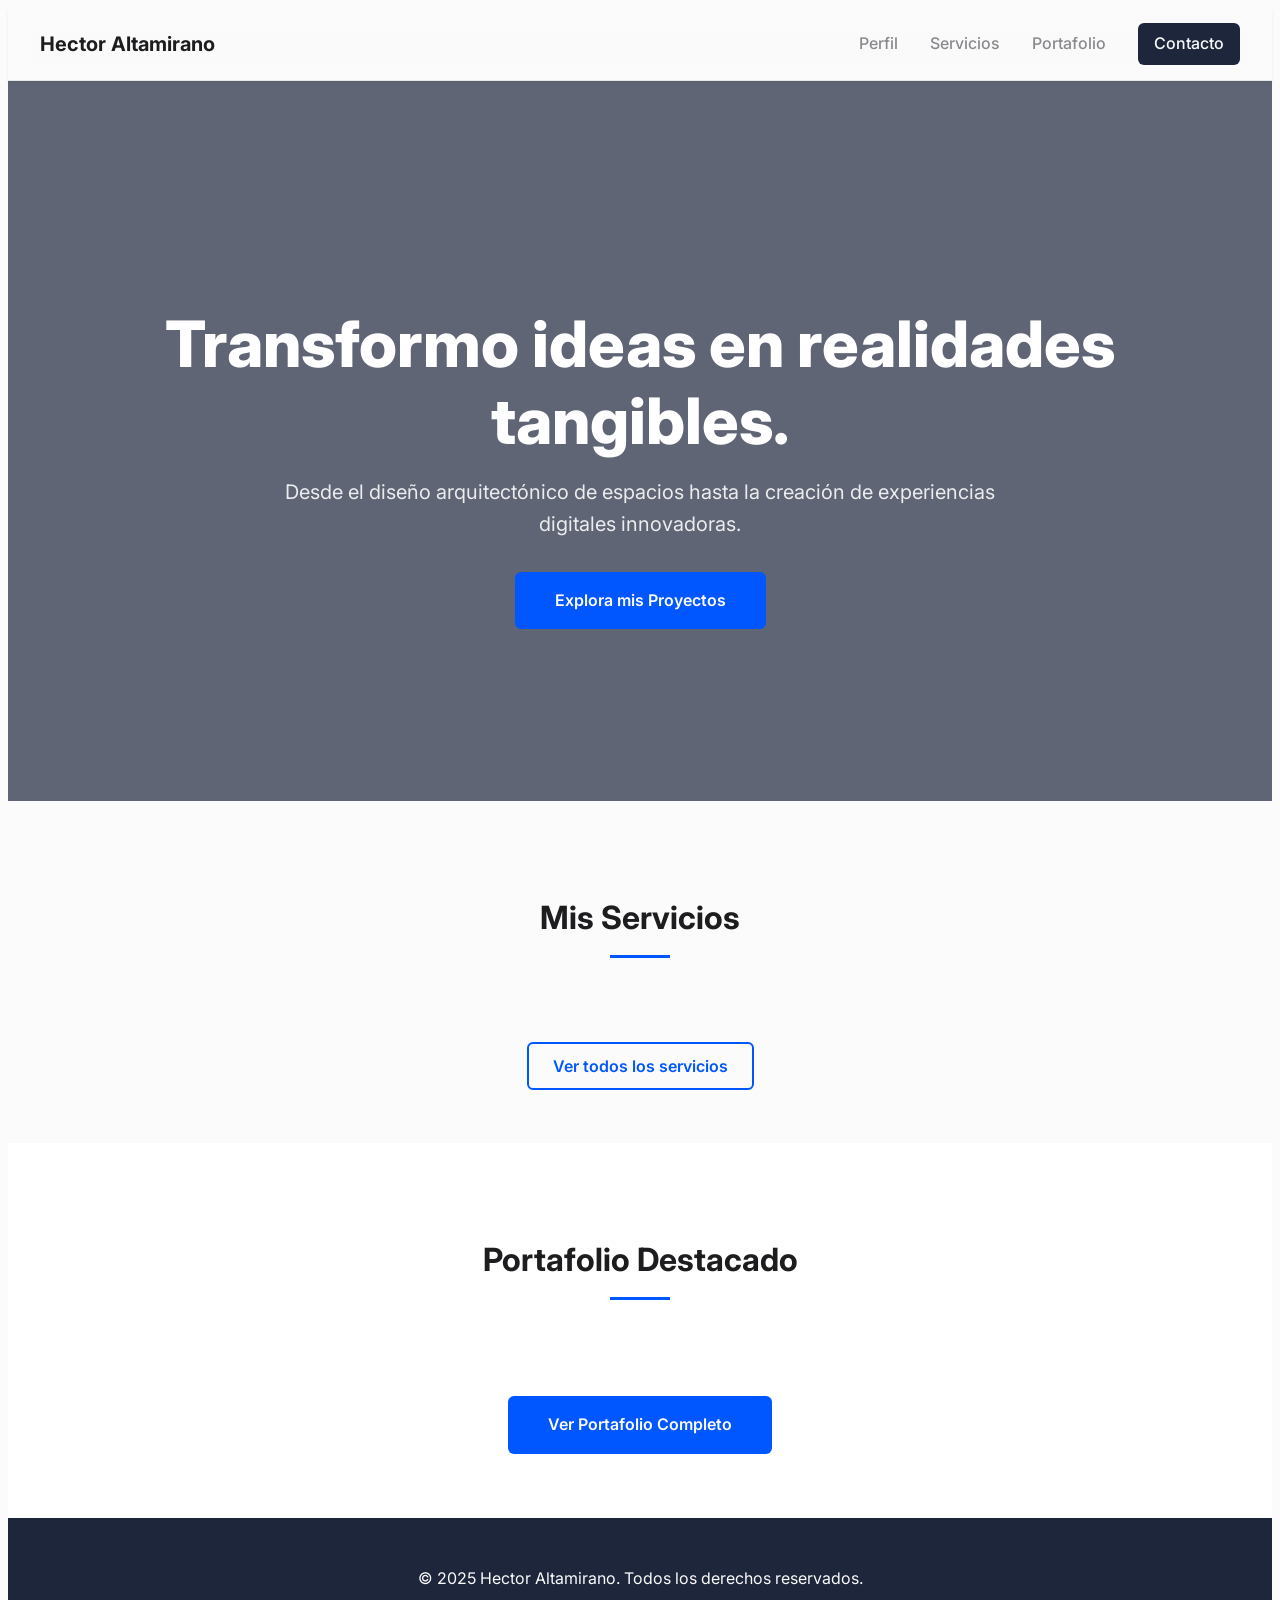
==== index.html @ 1a440c0a "Hector Altamirano Arellano Signed-off-by: hecalta2408-bit <hec.alta2408@gmail.com>" ====
<!DOCTYPE html>
<html lang="es">
<head>
    <meta charset="UTF-8">
    <meta name="viewport" content="width=device-width, initial-scale=1.0">
    <title>Hector Altamirano | Estratega de Productos y Diseñador</title>
    <link rel="stylesheet" href="./style.css">
    <link rel="preconnect" href="https://fonts.googleapis.com">
    <link rel="preconnect" href="https://fonts.gstatic.com" crossorigin>
    <link href="https://fonts.googleapis.com/css2?family=Inter:wght@400;500;600;700;800&display=swap" rel="stylesheet">
</head>
<body>

    <header class="header">
        <div class="container header-container">
            <a href="index.html" class="logo">Hector Altamirano</a>
            <nav class="nav-desktop">
                <a href="profile.html" class="nav-link">Perfil</a>
                <a href="services.html" class="nav-link">Servicios</a>
                <a href="portfolio.html" class="nav-link">Portafolio</a>
                <a href="contact.html" class="cta-button">Contacto</a>
            </nav>
            <button id="mobile-menu-button" class="mobile-menu-button">☰</button>
        </div>
        <div id="mobile-menu" class="mobile-menu">
             <a href="profile.html" class="mobile-nav-link">Perfil</a>
            <a href="services.html" class="mobile-nav-link">Servicios</a>
            <a href="portfolio.html" class="mobile-nav-link">Portafolio</a>
            <a href="contact.html" class="mobile-nav-link">Contacto</a>
        </div>
    </header>

    <main>
        <section class="home-hero">
            <div class="home-hero-overlay"></div>
            <video autoplay muted loop playsinline class="home-hero-video" id="hero-video"></video>
            <div class="container home-hero-content">
                <h1 class="home-hero-title">Transformo ideas en realidades tangibles.</h1>
                <p class="home-hero-subtitle">Desde el diseño arquitectónico de espacios hasta la creación de experiencias digitales innovadoras.</p>
                <a href="portfolio.html" class="main-cta">Explora mis Proyectos</a>
            </div>
        </section>

        <section class="container section-container">
            <h2 class="section-title">Mis Servicios</h2>
            <div id="services-preview" class="skills-grid">
                <!-- Los servicios se cargarán aquí desde main.js -->
            </div>
             <div class="section-cta-container">
                <a href="services.html" class="secondary-cta">Ver todos los servicios</a>
            </div>
        </section>
        
        <section class="portfolio-preview-section">
            <div class="container section-container">
                <h2 class="section-title">Portafolio Destacado</h2>
                <div id="portfolio-preview" class="portfolio-preview-grid">
                    <!-- El portafolio se cargará aquí desde main.js -->
                </div>
                <div class="section-cta-container">
                     <a href="portfolio.html" class="main-cta">Ver Portafolio Completo</a>
                </div>
            </div>
        </section>
    </main>

    <footer class="footer">
        <div class="container">
            <p>&copy; 2025 Hector Altamirano. Todos los derechos reservados.</p>
        </div>
    </footer>
    
    <script src="./assets.js"></script>
    <script src="./main.js"></script>
</body>
</html>
---- style.css ----
/* -------------------------------------------------- */
/* 1. CONFIGURACIÓN GLOBAL Y VARIABLES                */
/* -------------------------------------------------- */
@import url('https://cdnjs.cloudflare.com/ajax/libs/font-awesome/6.5.2/css/all.min.css');

:root {
  --color-lienzo: #FBFBFB;
  --color-carbon: #1D1D1F;
  --color-azul-estrategico: #0057FF;
  --color-gris-arquitecto: #8A8A8E;
  --color-azul-medianoche: #1D263B;
}

body {
  font-family: 'Inter', sans-serif;
  background-color: var(--color-lienzo);
  color: var(--color-carbon);
  line-height: 1.6;
  -webkit-font-smoothing: antialiased;
  -moz-osx-font-smoothing: grayscale;
}

.container {
  max-width: 1200px;
  margin-left: auto;
  margin-right: auto;
  padding-left: 1.5rem;
  padding-right: 1.5rem;
}

/* -------------------------------------------------- */
/* 2. HEADER Y NAVEGACIÓN                             */
/* -------------------------------------------------- */
.header {
  background-color: rgba(251, 251, 251, 0.8);
  backdrop-filter: blur(10px);
  position: sticky;
  top: 0;
  z-index: 50;
  box-shadow: 0 2px 4px rgba(0,0,0,0.05);
  border-bottom: 1px solid #e5e7eb;
}

.header-container {
  display: flex;
  justify-content: space-between;
  align-items: center;
  height: 4.5rem;
}

.logo {
  font-size: 1.25rem;
  font-weight: 700;
  color: var(--color-carbon);
  text-decoration: none;
}

.nav-desktop {
  display: none; /* Oculto en móvil por defecto */
}

.nav-link {
  color: var(--color-gris-arquitecto);
  text-decoration: none;
  font-weight: 500;
  transition: color 0.3s ease;
}
.nav-link:hover {
  color: var(--color-azul-estrategico);
}
.nav-link-active {
  color: var(--color-azul-estrategico);
  font-weight: 600;
}

.cta-button {
  background-color: var(--color-azul-medianoche);
  color: var(--color-lienzo);
  padding: 0.5rem 1rem;
  border-radius: 0.375rem;
  text-decoration: none;
  font-weight: 500;
  transition: background-color 0.3s ease;
}
.cta-button:hover {
  background-color: var(--color-azul-estrategico);
}

.mobile-menu-button {
  display: block;
  font-size: 1.5rem;
  background: none;
  border: none;
  cursor: pointer;
  color: var(--color-carbon);
}

.mobile-menu {
  display: none;
  background-color: var(--color-lienzo);
  box-shadow: 0 4px 6px rgba(0,0,0,0.1);
}
.mobile-nav-link {
  display: block;
  padding: 1rem 1.5rem;
  text-decoration: none;
  color: var(--color-gris-arquitecto);
  border-top: 1px solid #e5e7eb;
}

@media (min-width: 768px) {
  .nav-desktop {
    display: flex;
    align-items: center;
    gap: 2rem;
  }
  .mobile-menu-button {
    display: none;
  }
}

/* -------------------------------------------------- */
/* 3. ESTILOS GENERALES DE PÁGINA                     */
/* -------------------------------------------------- */
.main-content {
  padding-top: 4rem;
  padding-bottom: 4rem;
}
.section-container {
    padding-top: 4rem;
    padding-bottom: 4rem;
}
.page-title {
  font-size: 2.5rem;
  font-weight: 800;
  text-align: center;
  margin-bottom: 1rem;
}
.page-subtitle {
  font-size: 1.125rem;
  color: var(--color-gris-arquitecto);
  text-align: center;
  max-width: 42rem;
  margin: 0 auto;
}
.section-title {
  font-size: 2rem;
  font-weight: 700;
  text-align: center;
  margin-bottom: 3rem;
  position: relative;
}
.section-title::after {
    content: '';
    display: block;
    width: 60px;
    height: 3px;
    background-color: var(--color-azul-estrategico);
    margin: 0.75rem auto 0;
}

@media (min-width: 768px) {
    .page-title {
        font-size: 3.5rem;
    }
    .page-subtitle {
        font-size: 1.25rem;
    }
}

/* -------------------------------------------------- */
/* 4. FOOTER                                          */
/* -------------------------------------------------- */
.footer {
  background-color: var(--color-azul-medianoche);
  color: var(--color-lienzo);
  padding: 2rem 0;
  text-align: center;
}

/* -------------------------------------------------- */
/* 5. ESTILOS DE BOTONES Y CTAs                      */
/* -------------------------------------------------- */
.main-cta {
  background-color: var(--color-azul-estrategico);
  color: var(--color-lienzo);
  padding: 1rem 2.5rem;
  border-radius: 0.375rem;
  text-decoration: none;
  font-weight: 600;
  display: inline-block;
  transition: all 0.3s ease;
}
.main-cta:hover {
  background-color: var(--color-azul-medianoche);
  transform: translateY(-2px);
  box-shadow: 0 10px 15px -3px rgba(0,0,0,0.1);
}
.secondary-cta {
    color: var(--color-azul-estrategico);
    font-weight: 600;
    text-decoration: none;
    border: 2px solid var(--color-azul-estrategico);
    padding: 0.75rem 1.5rem;
    border-radius: 0.375rem;
    transition: all 0.3s ease;
}
.secondary-cta:hover {
    background-color: var(--color-azul-estrategico);
    color: var(--color-lienzo);
}
.section-cta-container {
    text-align: center;
    margin-top: 3rem;
}

/* -------------------------------------------------- */
/* 6. ESTILOS MEJORADOS PARA TARJETAS DE SERVICIO   */
/* -------------------------------------------------- */
.skills-grid {
    display: grid;
    grid-template-columns: repeat(auto-fit, minmax(300px, 1fr));
    gap: 2rem;
}

.skill-card {
    background-color: #ffffff;
    border: 1px solid #e5e7eb;
    border-radius: 0.75rem;
    padding: 2.5rem;
    text-align: center;
    box-shadow: 0 4px 6px -1px rgba(0,0,0,0.05);
    transition: transform 0.3s ease, box-shadow 0.3s ease;
}

.skill-card:hover {
    transform: translateY(-10px);
    box-shadow: 0 20px 25px -5px rgba(0,0,0,0.1), 0 10px 10px -5px rgba(0,0,0,0.04);
}

.skill-icon {
    display: inline-block;
    font-size: 2.5rem;
    margin-bottom: 1.5rem;
    background: linear-gradient(45deg, var(--color-azul-estrategico), #9D4EDD);
    -webkit-background-clip: text;
    -webkit-text-fill-color: transparent;
    transition: transform 0.3s ease;
}
.skill-card:hover .skill-icon {
    transform: scale(1.1);
}

.skill-card .skill-title {
    font-size: 1.25rem;
    font-weight: 600;
    color: var(--color-carbon);
    margin-bottom: 0.5rem;
}

.skill-card .skill-description {
    color: var(--color-gris-arquitecto);
    line-height: 1.6;
}

/* -------------------------------------------------- */
/* 7. ESTILOS PARA PORTAFOLIO Y PROYECTOS             */
/* -------------------------------------------------- */
.portfolio-grid {
    display: grid;
    grid-template-columns: repeat(auto-fit, minmax(350px, 1fr));
    gap: 2rem;
}
.portfolio-item {
    position: relative;
    overflow: hidden;
    border-radius: 0.5rem;
    box-shadow: 0 10px 15px -3px rgba(0,0,0,0.1);
    height: 350px;
    text-decoration: none;
}
.portfolio-item img {
    width: 100%;
    height: 100%;
    object-fit: cover;
    transition: transform 0.4s ease;
}
.portfolio-item:hover img {
    transform: scale(1.05);
}
.portfolio-item-overlay {
    position: absolute;
    bottom: 0;
    left: 0;
    right: 0;
    background: linear-gradient(to top, rgba(0,0,0,0.8) 0%, rgba(0,0,0,0) 100%);
    padding: 2rem 1.5rem 1.5rem;
    color: white;
    transform: translateY(100%);
    opacity: 0;
    transition: all 0.4s ease;
}
.portfolio-item:hover .portfolio-item-overlay {
    transform: translateY(0);
    opacity: 1;
}
.portfolio-item-overlay h3 {
    font-size: 1.5rem;
    font-weight: 700;
}
.portfolio-item-overlay p {
    font-size: 1rem;
    color: rgba(255,255,255,0.8);
}

/* -------------------------------------------------- */
/* 8. ESTILOS PARA LA PÁGINA DE PERFIL (CORREGIDO)    */
/* -------------------------------------------------- */

.profile-hero {
  background-color: white;
  padding-top: 4rem;
  padding-bottom: 4rem;
}
.profile-hero-container {
  display: flex;
  flex-direction: column;
  align-items: center;
  gap: 2rem;
}
.profile-image-container {
  width: 200px;
  height: 200px;
  border-radius: 50%;
  overflow: hidden;
  box-shadow: 0 10px 15px -3px rgba(0,0,0,0.1), 0 4px 6px -2px rgba(0,0,0,0.05);
  border: 5px solid var(--color-azul-estrategico);
  flex-shrink: 0; /* Evita que la imagen se encoja */
}
.profile-image {
  width: 100%;
  height: 100%;
  object-fit: cover;
}
.profile-hero-text {
  text-align: center;
  max-width: 600px;
}
.profile-summary {
  font-size: 1.125rem;
  color: var(--color-gris-arquitecto);
  max-width: 42rem;
  margin-top: 1.5rem;
}
/* Timeline */
.timeline {
  position: relative;
  max-width: 48rem;
  margin: 0 auto;
}
.timeline::after {
  content: '';
  position: absolute;
  width: 3px;
  background-color: #e5e7eb;
  top: 0;
  bottom: 0;
  left: 50%;
  transform: translateX(-50%);
}
.timeline-item {
  padding: 1rem 0;
  position: relative;
  width: 50%;
  box-sizing: border-box;
}
.timeline-item:nth-child(odd) {
  left: 0;
  padding-right: 2.5rem;
  text-align: right;
}
.timeline-item:nth-child(even) {
  left: 50%;
  padding-left: 2.5rem;
}
.timeline-item::after {
  content: '';
  position: absolute;
  width: 20px;
  height: 20px;
  background-color: white;
  border: 4px solid var(--color-azul-estrategico);
  top: 1.5rem;
  border-radius: 50%;
  z-index: 1;
}
.timeline-item:nth-child(odd)::after {
  right: -10px;
  transform: translateY(-50%);
}
.timeline-item:nth-child(even)::after {
  left: -10px;
  transform: translateY(-50%);
}
.timeline-content {
  padding: 1.5rem;
  background-color: white;
  border-radius: 0.5rem;
  box-shadow: 0 4px 6px -1px rgba(0,0,0,0.1);
}
.timeline-title {
    font-size: 1.25rem;
    font-weight: 600;
    margin-bottom: 0.25rem;
}
.timeline-subtitle {
    font-style: italic;
    color: var(--color-gris-arquitecto);
    margin-bottom: 0.75rem;
}
.education-section {
    background-color: white;
}
.education-grid {
    display: grid;
    grid-template-columns: 1fr;
    gap: 1.5rem;
    max-width: 48rem;
    margin: 0 auto;
}
.education-card {
    background-color: var(--color-lienzo);
    padding: 2rem;
    border-radius: 0.5rem;
    text-align: center;
    border: 1px solid #e5e7eb;
}

@media (max-width: 767px) {
  .profile-hero-container {
      text-align: center;
  }
  .timeline::after {
      left: 10px;
  }
  .timeline-item {
      width: 100%;
      padding-left: 2.5rem;
      padding-right: 0;
      text-align: left !important;
  }
  .timeline-item:nth-child(odd) {
      left: 0;
  }
  .timeline-item:nth-child(even) {
      left: 0;
      padding-left: 2.5rem;
  }
  .timeline-item::after {
      left: 1px;
  }
  .timeline-item:nth-child(odd)::after, .timeline-item:nth-child(even)::after {
      left: 1px;
      transform: translateY(-50%);
  }
}
@media (min-width: 768px) {
    .profile-hero-container {
        flex-direction: row;
        text-align: left;
    }
    .profile-hero-text {
        text-align: left;
    }
    .education-grid {
        grid-template-columns: repeat(2, 1fr);
    }
}

/* -------------------------------------------------- */
/* 9. ESTILOS PARA LA PÁGINA DE INICIO (HOME)        */
/* -------------------------------------------------- */

.home-hero {
    position: relative;
    height: 80vh;
    display: flex;
    align-items: center;
    justify-content: center;
    text-align: center;
    color: white;
    overflow: hidden;
}

.home-hero-video {
    position: absolute;
    top: 50%;
    left: 50%;
    min-width: 100%;
    min-height: 100%;
    width: auto;
    height: auto;
    z-index: -1;
    transform: translateX(-50%) translateY(-50%);
    object-fit: cover;
}

.home-hero-overlay {
    position: absolute;
    top: 0;
    left: 0;
    right: 0;
    bottom: 0;
    background-color: rgba(29, 38, 59, 0.7); /* Azul de Medianoche con opacidad */
}

.home-hero-content {
    position: relative;
    z-index: 1;
}

.home-hero-title {
    font-size: 2.5rem;
    font-weight: 800;
    margin-bottom: 1rem;
    line-height: 1.2;
}

.home-hero-subtitle {
    font-size: 1.25rem;
    max-width: 48rem;
    margin: 0 auto 2rem;
    color: rgba(251, 251, 251, 0.9);
}

.portfolio-preview-section {
    background-color: white;
}
.portfolio-preview-grid {
    display: grid;
    grid-template-columns: 1fr;
    gap: 1.5rem;
}
.portfolio-preview-card {
    position: relative;
    overflow: hidden;
    border-radius: 0.5rem;
    box-shadow: 0 4px 6px -1px rgba(0,0,0,0.1);
    height: 350px;
}
.portfolio-preview-card img {
    width: 100%;
    height: 100%;
    object-fit: cover;
    transition: transform 0.4s ease;
}
.portfolio-preview-card:hover img {
    transform: scale(1.05);
}
.portfolio-preview-overlay {
    position: absolute;
    bottom: 0;
    left: 0;
    right: 0;
    background: linear-gradient(to top, rgba(0,0,0,0.8) 0%, rgba(0,0,0,0) 100%);
    padding: 2rem 1.5rem 1.5rem;
    color: white;
}
.portfolio-preview-overlay h3 {
    font-size: 1.5rem;
    font-weight: 700;
}

@media (min-width: 768px) {
    .home-hero-title {
        font-size: 4rem;
    }
    .portfolio-preview-grid {
        grid-template-columns: repeat(2, 1fr);
    }
}

/* -------------------------------------------------- */
/* 10. ESTILOS PARA CONTACTO Y BRIEF (NUEVO)        */
/* -------------------------------------------------- */

.content-box {
  background-color: white;
  padding: 2.5rem;
  border-radius: 0.75rem;
  box-shadow: 0 10px 15px -3px rgba(0,0,0,0.07), 0 4px 6px -2px rgba(0,0,0,0.05);
  max-width: 48rem;
  margin: 3rem auto 0;
  text-align: center;
}

.content-box p {
  color: var(--color-gris-arquitecto);
  font-size: 1.125rem;
  margin-bottom: 2rem;
}

/* --- Formulario del Brief --- */
.brief-form-container {
  background-color: white;
  padding: 2rem;
  border-radius: 0.75rem;
  box-shadow: 0 10px 15px -3px rgba(0,0,0,0.07), 0 4px 6px -2px rgba(0,0,0,0.05);
  max-width: 56rem;
  margin: 0 auto;
}

@media (min-width: 768px) {
    .brief-form-container {
        padding: 3rem;
    }
}

.form-section {
  margin-bottom: 2.5rem;
  padding-bottom: 1.5rem;
  border-bottom: 1px solid #e5e7eb;
}
.form-section:last-of-type {
    border-bottom: none;
    margin-bottom: 0;
}

.form-section h3 {
  font-size: 1.5rem;
  font-weight: 600;
  margin-bottom: 1.5rem;
  color: var(--color-carbon);
}

.form-group {
  margin-bottom: 1.5rem;
}

.form-group label {
  display: block;
  font-weight: 500;
  margin-bottom: 0.5rem;
  color: var(--color-carbon);
}

.form-input, .form-textarea, .form-select {
  width: 100%;
  padding: 0.75rem 1rem;
  border: 1px solid #d1d5db;
  border-radius: 0.375rem;
  font-size: 1rem;
  transition: border-color 0.3s ease, box-shadow 0.3s ease;
}

.form-input:focus, .form-textarea:focus, .form-select:focus {
  outline: none;
  border-color: var(--color-azul-estrategico);
  box-shadow: 0 0 0 3px rgba(0, 87, 255, 0.2);
}

.form-textarea {
  min-height: 120px;
  resize: vertical;
}

#spinner {
  display: none;
  width: 20px;
  height: 20px;
  border: 3px solid rgba(255, 255, 255, 0.3);
  border-radius: 50%;
  border-top-color: var(--color-lienzo);
  animation: spin 1s ease-in-out infinite;
  margin-left: 0.75rem;
}
#brief-form button {
  display: inline-flex;
  align-items: center;
  justify-content: center;
}

@keyframes spin {
  0% { transform: rotate(0deg); }
  100% { transform: rotate(360deg); }
}
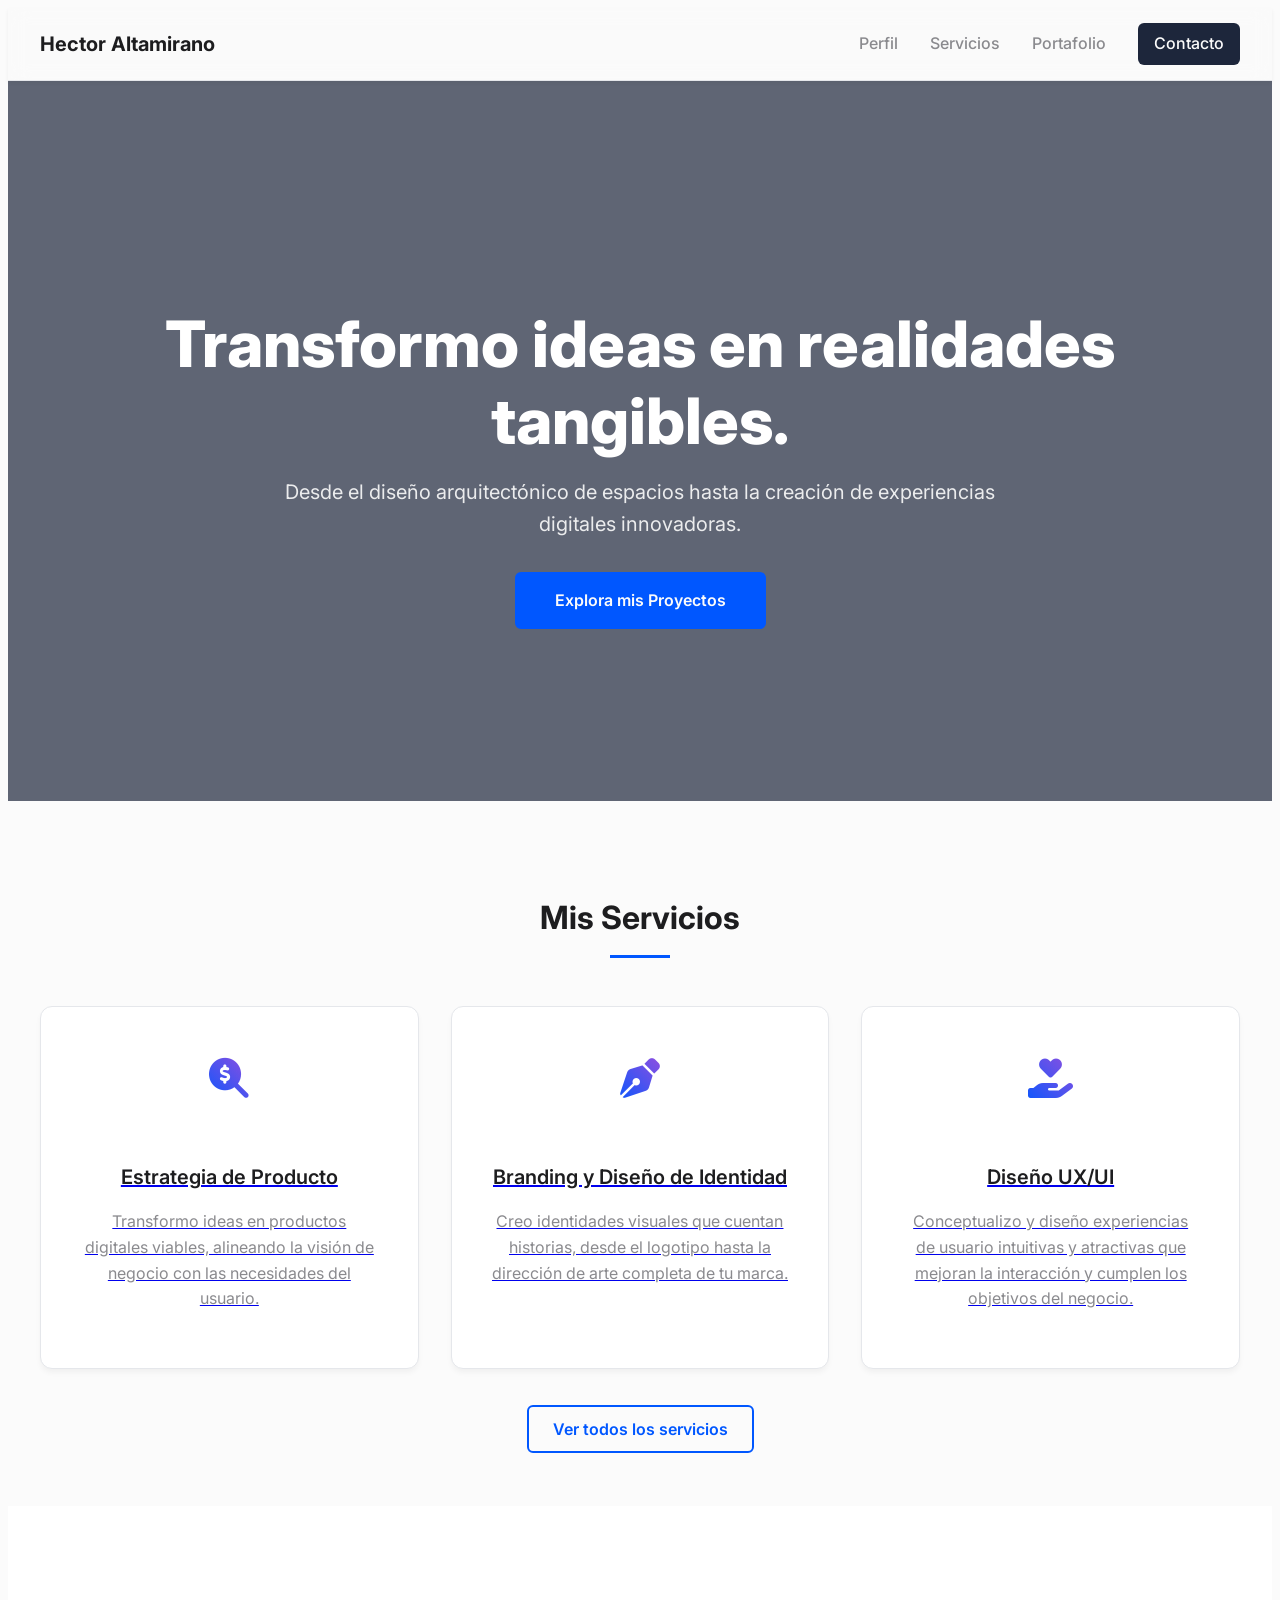
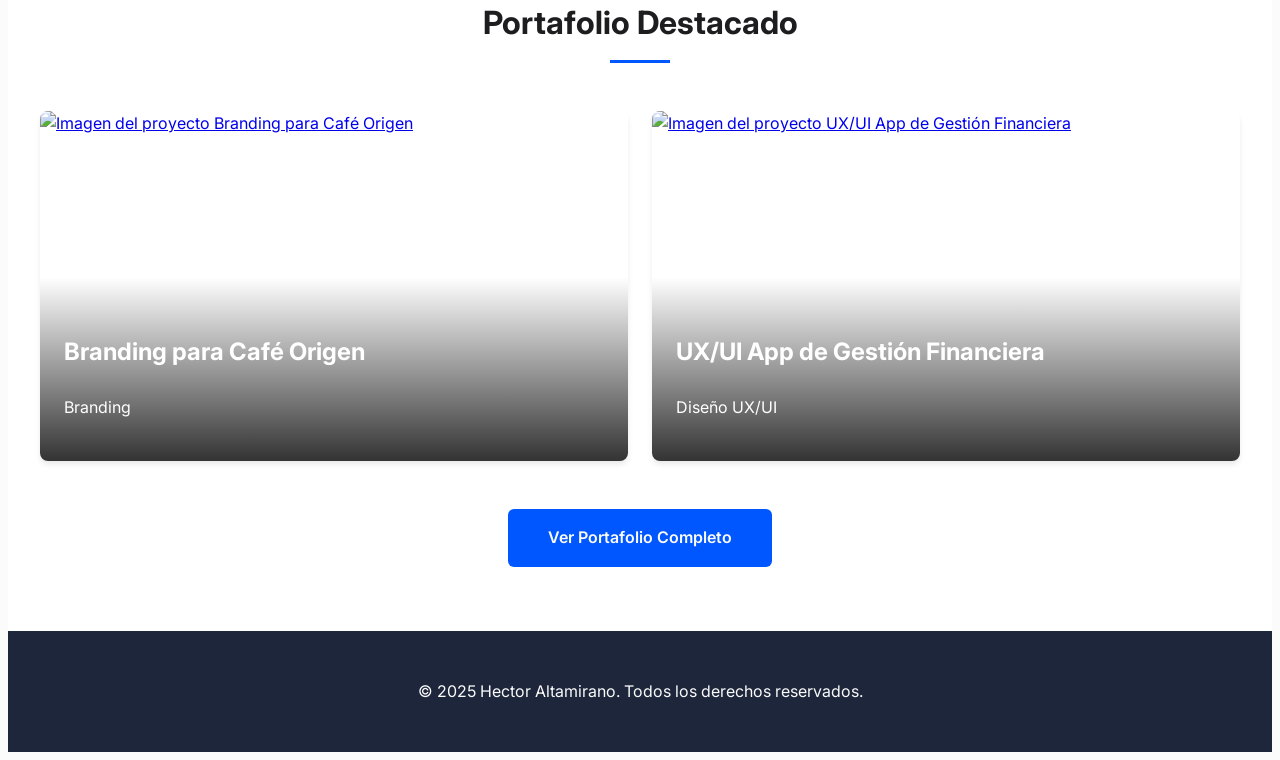
==== commit a964b80d: "Reconfirmacion V0.2 Signed-off-by: hecalta2408-bit <hec.alta2408@gmail.com>" ====
--- a/index.html
+++ b/index.html
@@ -33,7 +33,9 @@
     <main>
         <section class="home-hero">
             <div class="home-hero-overlay"></div>
-            <video autoplay muted loop playsinline class="home-hero-video" id="hero-video"></video>
+            <video autoplay muted loop playsinline class="home-hero-video" id="hero-video">
+                <source src="https://assets.mixkit.co/videos/preview/mixkit-young-man-working-in-an-office-5755-large.mp4" type="video/mp4">
+            </video>
             <div class="container home-hero-content">
                 <h1 class="home-hero-title">Transformo ideas en realidades tangibles.</h1>
                 <p class="home-hero-subtitle">Desde el diseño arquitectónico de espacios hasta la creación de experiencias digitales innovadoras.</p>
@@ -70,8 +72,7 @@
         </div>
     </footer>
     
-    <script src="./assets.js"></script>
-    <script src="./main.js"></script>
+    <script src="./assets.js" type="module"></script>
+    <script src="./main.js" type="module"></script>
 </body>
 </html>
-
--- a/style.css
+++ b/style.css
@@ -244,6 +244,7 @@
     margin-bottom: 1.5rem;
     background: linear-gradient(45deg, var(--color-azul-estrategico), #9D4EDD);
     -webkit-background-clip: text;
+    background-clip: text; /* Añadido para compatibilidad */
     -webkit-text-fill-color: transparent;
     transition: transform 0.3s ease;
 }
@@ -626,13 +627,6 @@
     margin-bottom: 0;
 }
 
-.form-section h3 {
-  font-size: 1.5rem;
-  font-weight: 600;
-  margin-bottom: 1.5rem;
-  color: var(--color-carbon);
-}
-
 .form-group {
   margin-bottom: 1.5rem;
 }
@@ -684,4 +678,3 @@
   0% { transform: rotate(0deg); }
   100% { transform: rotate(360deg); }
 }
-
